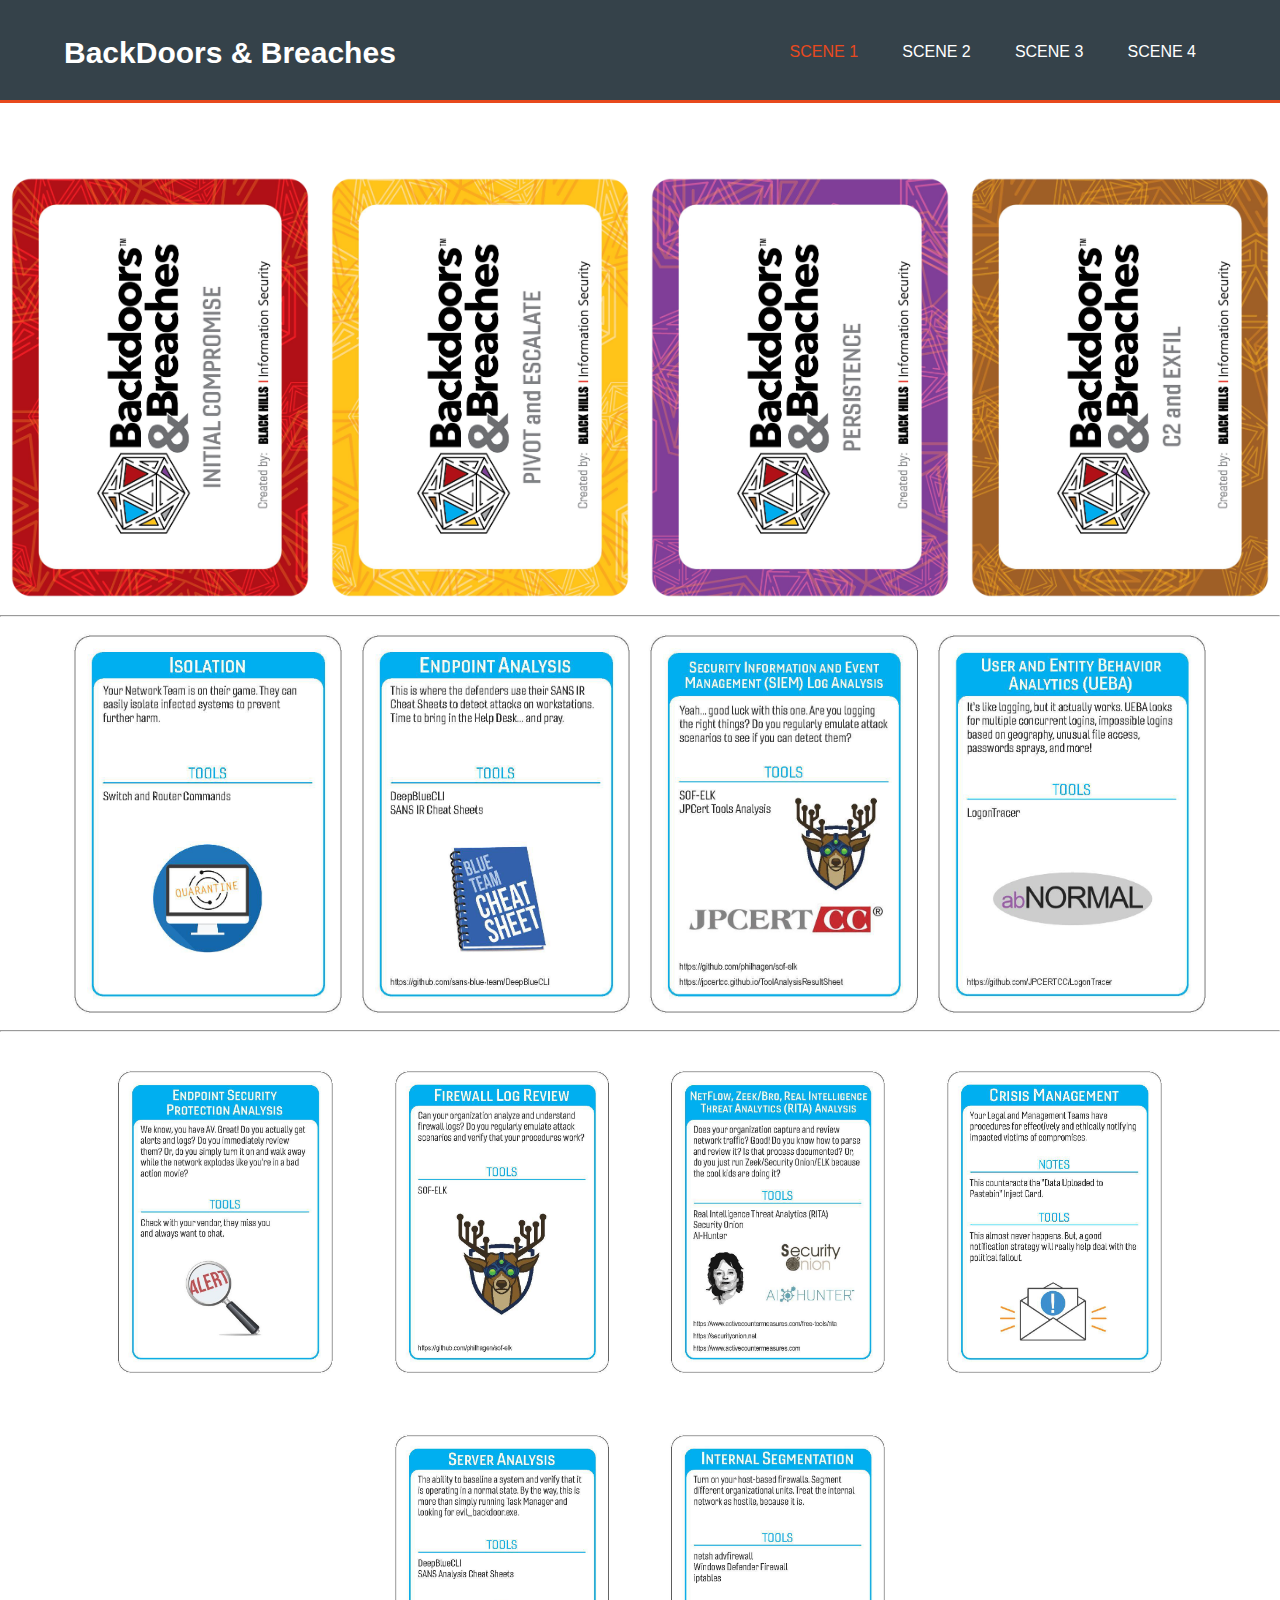
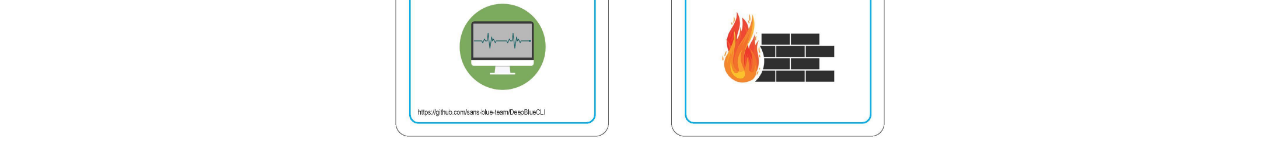
==== index.html @ dcac2956 "The Initiation of the game" ====
<!DOCTYPE html>
<html lang="en">
<head>
    <meta charset="UTF-8">
    <meta name="viewport" content="width=device-width, initial-scale=1.0">
    <title>BackDoors and Breaches</title>
    <link rel="stylesheet" href='./css/style.css'>
    <script src="./js/scene1.js" defer></script>

</head>
<body>
  <header>
    <div class="container">
      <div id="brand">
        <h1>BackDoors & Breaches</h1>
      </div>
      <nav>
        <ul>
          <li><a class="active" href="./index.html">Scene 1</a></li>
          <li><a href="./scene2.html">Scene 2</a></li>
          <li><a href="./scene3.html">Scene 3</a></li>
          <li><a href="./scene4.html">Scene 4</a></li>
        </ul>
      </nav>
    </div>    
  </header>
  <section>
    <div class="container" id="Attack">
      <img src="./img/AtkBack/Red.png" alt="Initial Compromise" id="1A">
      <img src="./img/AtkBack/Yell.png" alt="PIVOT and ESCALATE" id="2A">
      <img src="./img/AtkBack/Purp.png" alt="PERSISTENCE" id="3A">
      <img src="./img/AtkBack/Brown.png" alt="C2 and EXFIL" id="4A">
    </div>
  </section>
  <hr>
  <section>
    <div class="container" id="Procedures4">

    </div>
    <hr>
    <div class="container" id="ProceduresRest">

    </div>
    
  </section>
</body>
</html>
---- css/style.css ----
body{
    font: 15px/1.5 Arial, Helvetica, sans-serif;
    padding:0;
    margin:0;
    background-color: #ffffff;
}

/* Global */
.container{
    width: 90%;
    margin: auto;
    overflow: hidden;
}

ul{
    margin:0;
    padding:0;
}

/* Header */
header{
    background:#35424a;
    color: #ffffff;
    padding-top:30px;
    min-height: 70px;
    border-bottom: #e8491d 3px solid;
}

header a{
    color:#ffffff;
    text-decoration:none;
    text-transform: uppercase;
    font-size:16px;
}

header li {
    display: inline;
    padding: 0 20px 0 20px;
}

header #brand{
    float: left;
}

header #brand h1{
    margin:0;
}

header nav{
    float: right;
    margin-top: 10px;
}

/* Game */

#Attack {
    display: flex;
    justify-content: space-evenly;
    margin-top: 5%;
    width: 100%;

}

#Attack img {
    width: 25%;
}

#Procedures4 {
    display: flex;
    flex-wrap: wrap;
    justify-content: space-evenly;
}

#Procedures4 img {
    width: 25%;
    transition: transform .2s; /* Animation */
    cursor: pointer;
}

#Procedures4 img:hover {
    transform: scale(1.03); /* (150% zoom - Note: if the zoom is too large, it will go outside of the viewport) */
}

#ProceduresRest {
    display: flex;
    flex-wrap: wrap;
    justify-content: center;
}

#ProceduresRest img {
    width: 20%;
    padding: 2%;
    transition: transform .2s; /* Animation */
    cursor: pointer;
}

#ProceduresRest img:hover {
    transform: scale(1.1); /* (150% zoom - Note: if the zoom is too large, it will go outside of the viewport) */
}

.active {
    color: #e8491d;
}
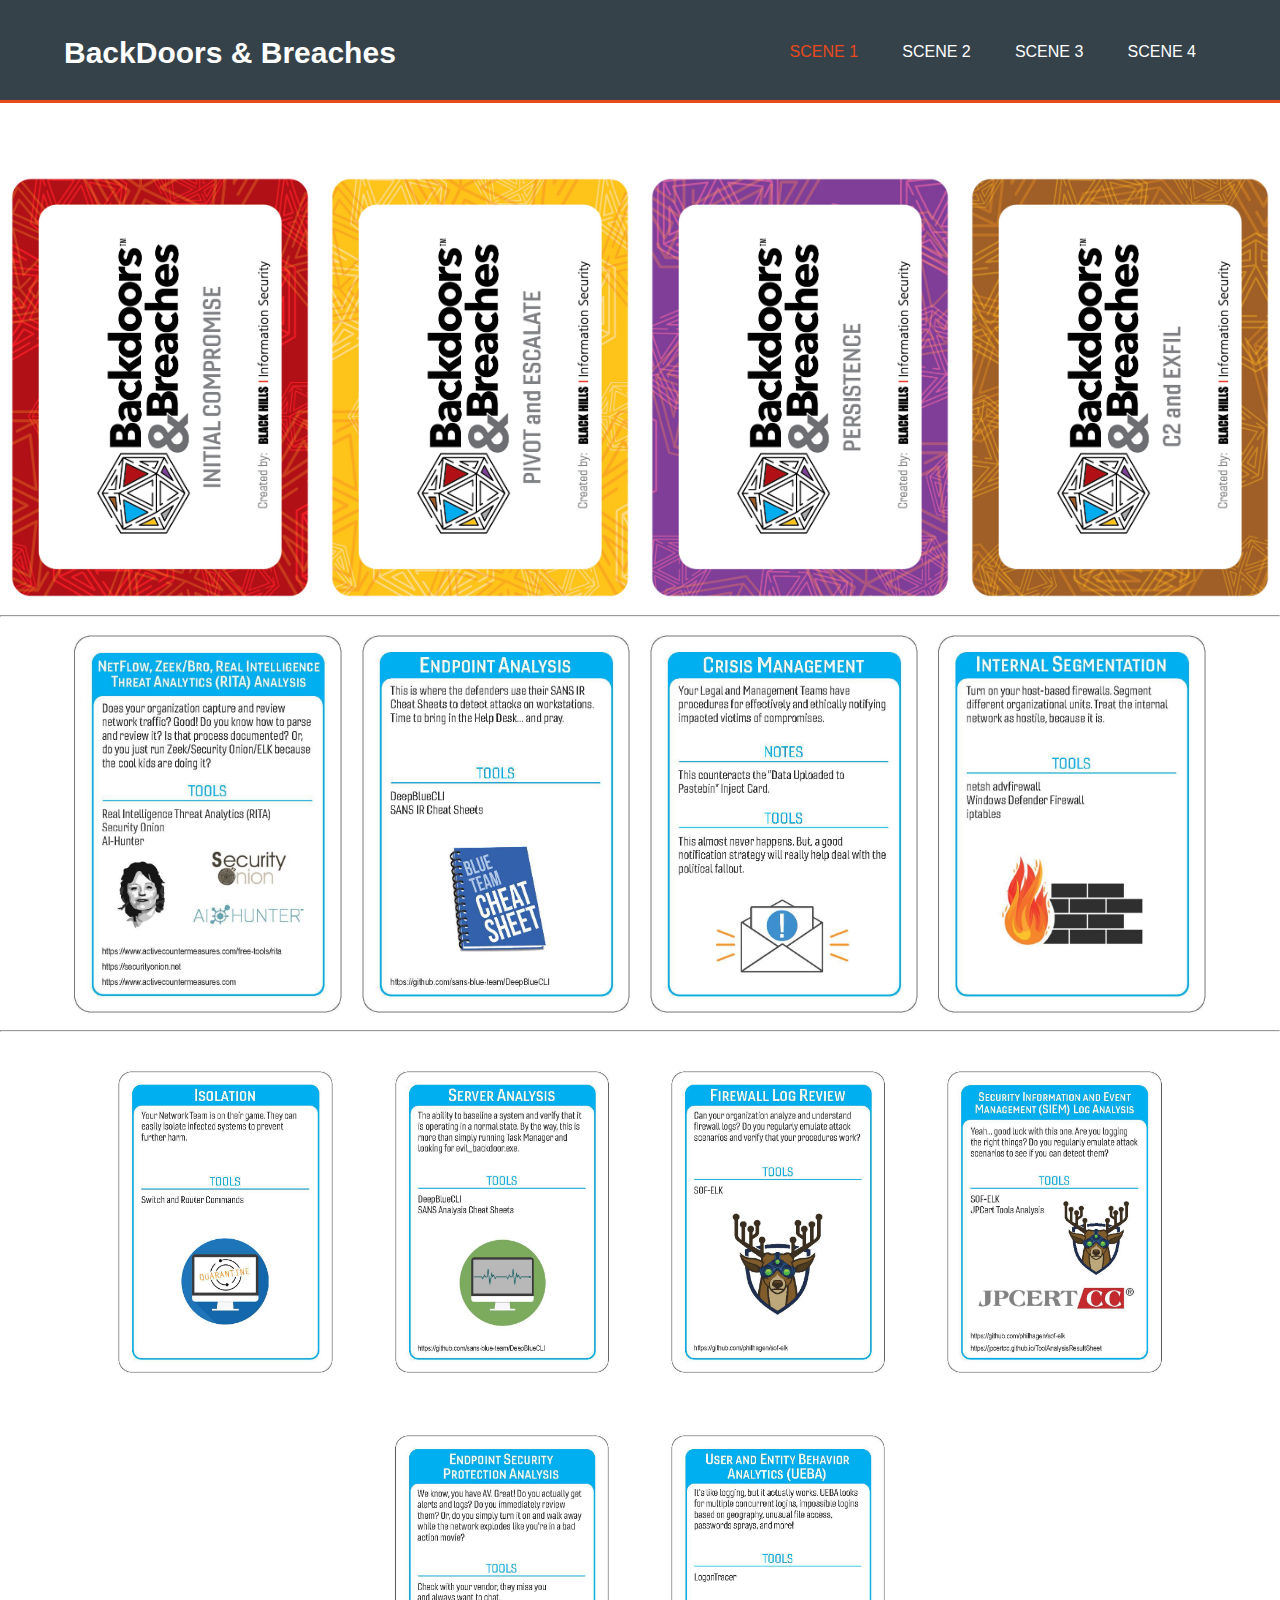
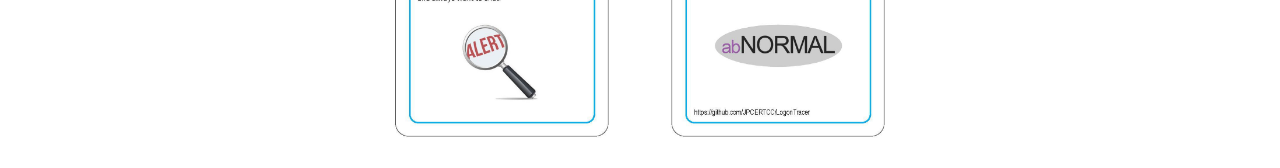
==== commit 005fab65: "Update index.html" ====
--- a/index.html
+++ b/index.html
@@ -3,7 +3,7 @@
 <head>
     <meta charset="UTF-8">
     <meta name="viewport" content="width=device-width, initial-scale=1.0">
-    <title>BackDoors and Breaches</title>
+    <title>Attack Simulation</title>
     <link rel="stylesheet" href='./css/style.css'>
     <script src="./js/scene1.js" defer></script>
 
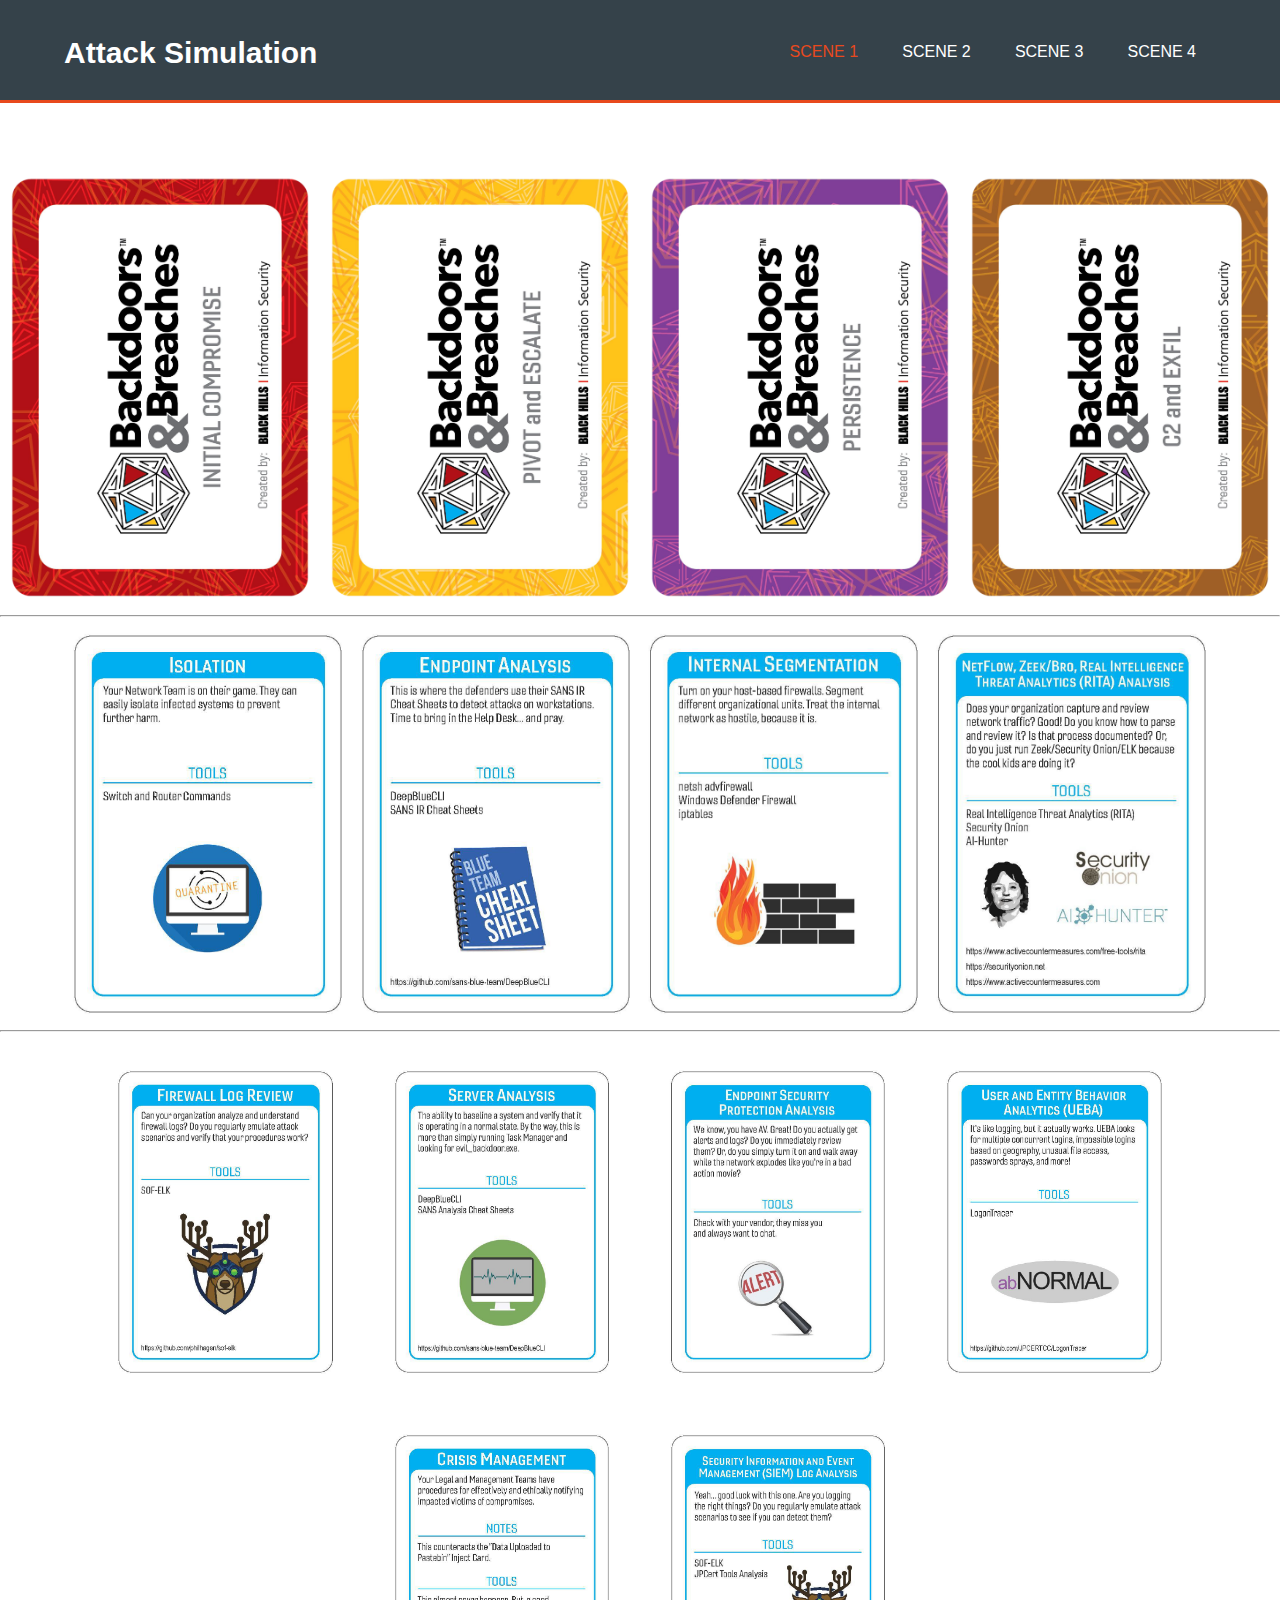
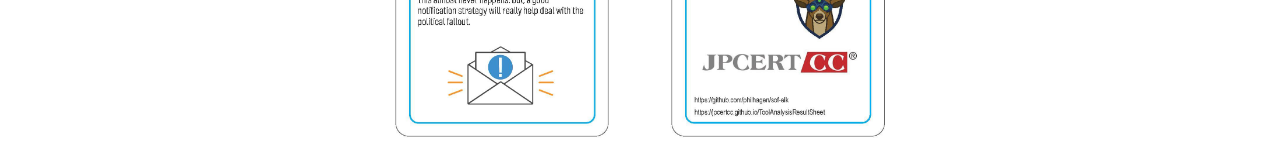
==== commit 58309a8f: "Update index.html" ====
--- a/index.html
+++ b/index.html
@@ -12,7 +12,7 @@
   <header>
     <div class="container">
       <div id="brand">
-        <h1>BackDoors & Breaches</h1>
+        <h1>Attack Simulation</h1>
       </div>
       <nav>
         <ul>
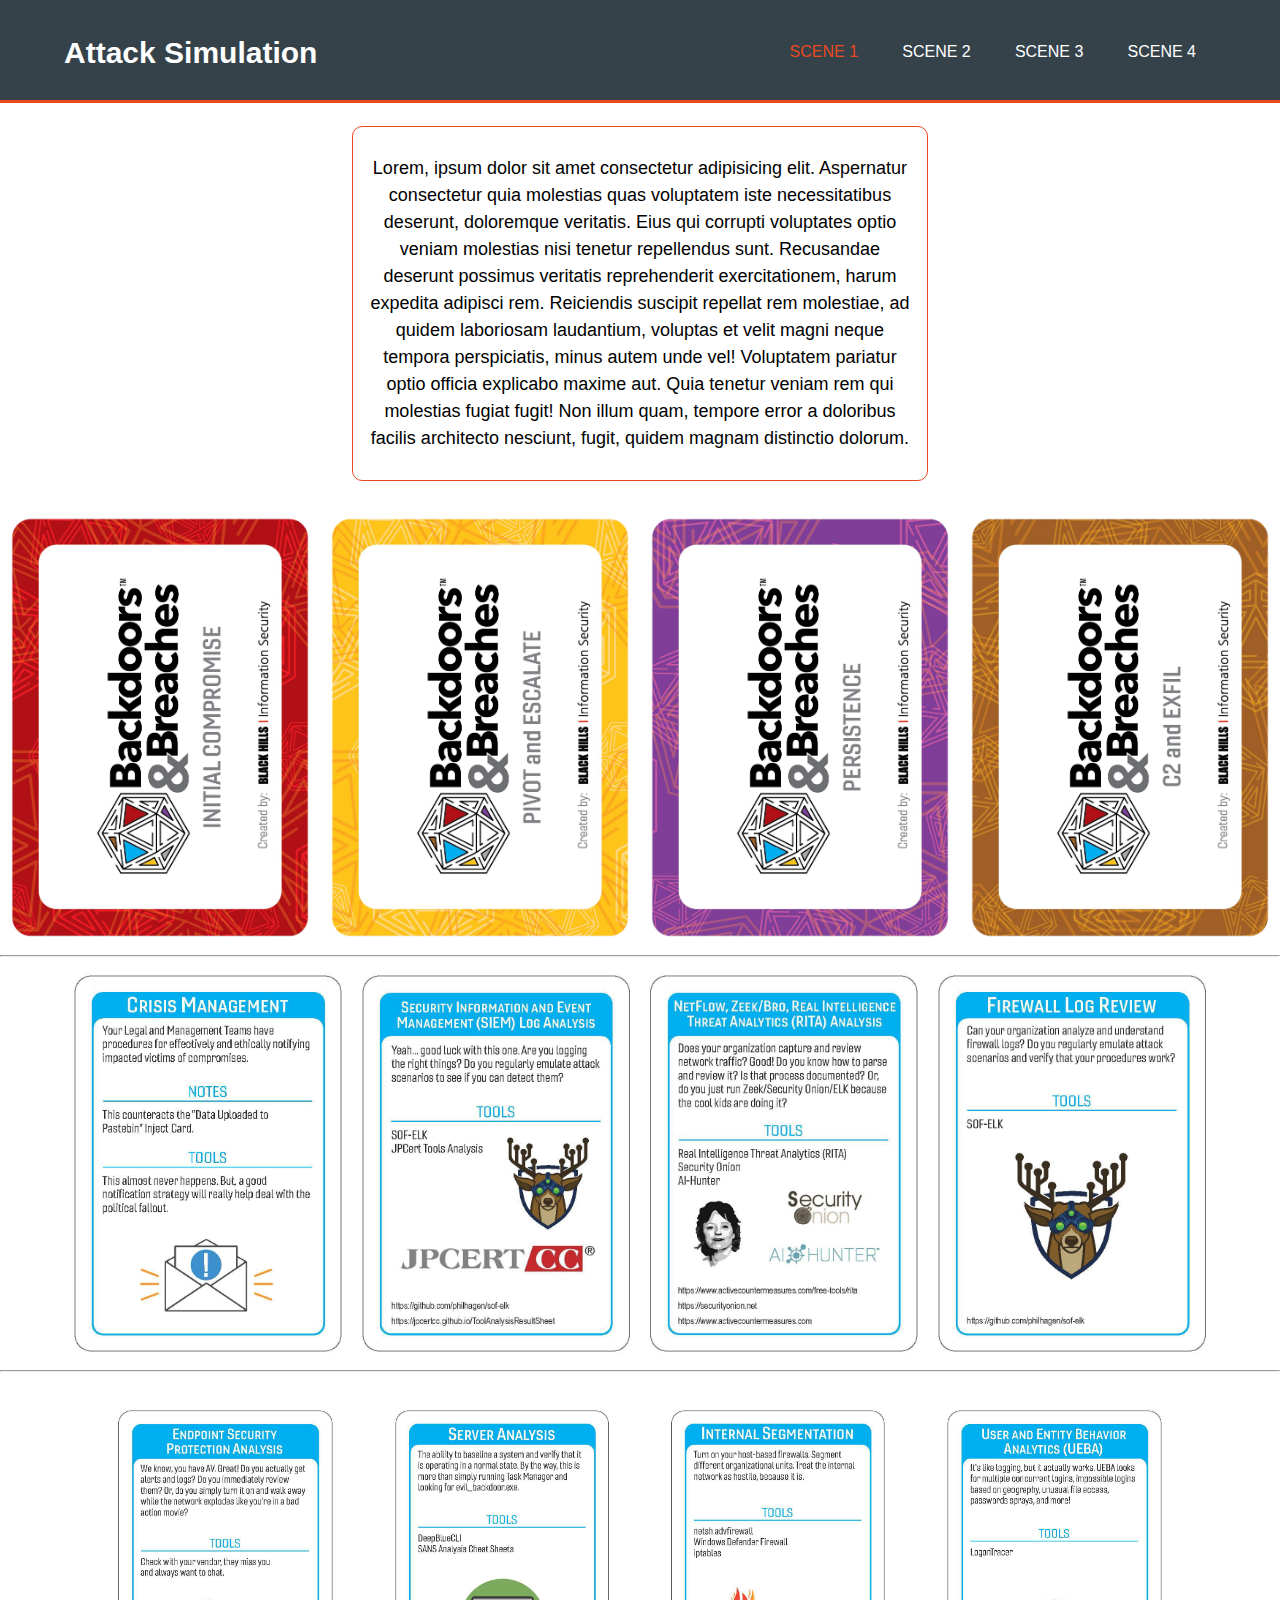
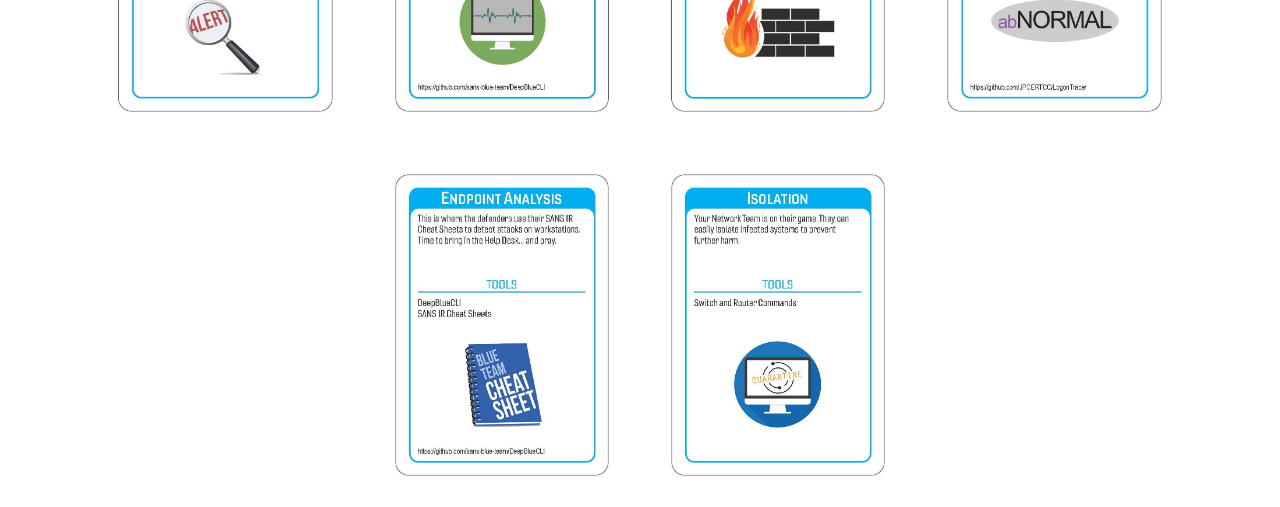
==== commit 18109f22: "Big Changes" ====
--- a/index.html
+++ b/index.html
@@ -25,6 +25,15 @@
     </div>    
   </header>
   <section>
+    <div class="container">
+      <div id="summary">
+        <p>Lorem, ipsum dolor sit amet consectetur adipisicing elit. Aspernatur consectetur quia molestias quas voluptatem iste necessitatibus deserunt, doloremque veritatis. Eius qui corrupti voluptates optio veniam molestias nisi tenetur repellendus sunt.
+      Recusandae deserunt possimus veritatis reprehenderit exercitationem, harum expedita adipisci rem. Reiciendis suscipit repellat rem molestiae, ad quidem laboriosam laudantium, voluptas et velit magni neque tempora perspiciatis, minus autem unde vel!
+      Voluptatem pariatur optio officia explicabo maxime aut. Quia tenetur veniam rem qui molestias fugiat fugit! Non illum quam, tempore error a doloribus facilis architecto nesciunt, fugit, quidem magnam distinctio dolorum.</p>
+      </div>
+    </div>
+  </section>
+  <section>
     <div class="container" id="Attack">
       <img src="./img/AtkBack/Red.png" alt="Initial Compromise" id="1A">
       <img src="./img/AtkBack/Yell.png" alt="PIVOT and ESCALATE" id="2A">
--- a/css/style.css
+++ b/css/style.css
@@ -53,10 +53,25 @@
 
 /* Game */
 
+
+
+#summary {
+    box-sizing: border-box;
+    width: 50%;
+    margin: auto;
+    margin-top: 2%;
+    border: 1px solid #e8491d;
+    border-radius: 10px ;
+    padding: 10px;
+    text-align: center;
+    font-size: larger;
+
+}
+
 #Attack {
     display: flex;
     justify-content: space-evenly;
-    margin-top: 5%;
+    margin-top: 2%;
     width: 100%;
 
 }
